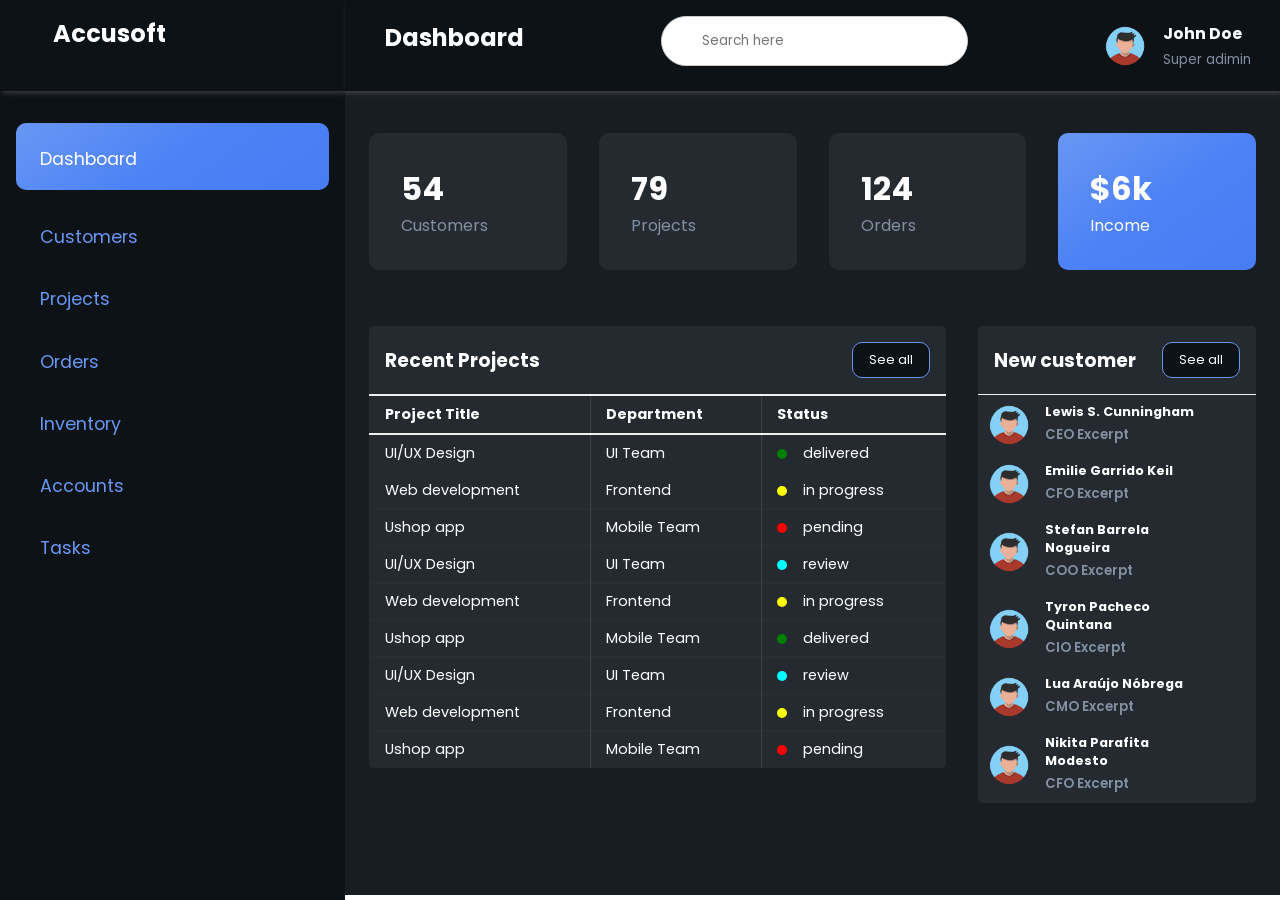
==== index.html @ 4e39b943 "Add files via upload" ====
<!DOCTYPE html>
<html lang="en">
<head>
    <meta charset="UTF-8">
    <meta name="viewport" content="width=device-width,initial-scale=1,maximum-scale=1">
    <meta http-equiv="X-UA-Compatible" content="IE=edge">
    <meta name="viewport" content="width=device-width, initial-scale=1.0">
    <title>Accusoft</title>

    <!-- Custom Icon Navegador link -->
    <link rel="icon" href="./docs/image/icon.png">
    <!-- Load from CDN Line Awesome ICONs -->
    <link rel="stylesheet" href="https://maxst.icons8.com/vue-static/landings/line-awesome/font-awesome-line-awesome/css/all.min.css">
    <link rel="stylesheet" href="https://maxst.icons8.com/vue-static/landings/line-awesome/line-awesome/1.3.0/css/line-awesome.min.css">
    <!-- Link from CSS -->
    <link rel="stylesheet" href="./docs/css/style.css">
</head>
<body>

    <input type="checkbox" id="nav-toggle"> 
    <div class="sidebar">
        <div class="sidebar-brand">
            <h2><span class="lab la-accusoft"></span> <span>Accusoft</span> </h2>
        </div>

        <div class="sidebar-menu">
            <ul>
                <li>
                    <a href="#" class="active"><span class="las la-igloo"></span>
                        <span>Dashboard</span></a>
                </li>
                <li>
                    <a href="#"><span class="las la-users"></span>
                        <span>Customers</span></a>
                </li>
                <li>
                    <a href="#"><span class="las la-clipboard-list"></span>
                        <span>Projects</span></a>
                </li>
                <li>
                    <a href="#"><span class="las la-shopping-bag"></span>
                        <span>Orders</span></a>
                </li>
                <li>
                    <a href="#"><span class="las la-receipt"></span>
                        <span>Inventory</span></a>
                </li>
                <li>
                    <a href="#"><span class="las la-user-circle"></span>
                        <span>Accounts</span></a>
                </li>
                <li>
                    <a href="#"><span class="las la-clipboard-list"></span>
                        <span>Tasks</span></a>
                </li>
            </ul>
        </div>
    </div>

    <div class="main-content">
        <header>  
                <h2>
                    <label for="nav-toggle">
                        <span class="las la-bars"></span>
                    </label>
                    Dashboard
                </h2>

                <div class="search-wrapper">
                    <span class="las la-search"></span>
                    <input type="search" placeholder="Search here" />
                </div>

                <div class="user-wrapper">
                    <img src="./docs/image/user.png" width="40px" height="40px" alt="">
                    <div class="user-info">
                        <h4>John Doe</h4>
                        <small>Super adimin</small>
                    </div>
                </div>
        </header>

        <main>

            <div class="cards">
                <div class="card-single">
                    <div>
                        <h1>54</h1>
                        <span>Customers</span>
                    </div>
                    <div>
                        <span class="las la-users"></span>
                    </div>
                </div>
                <div class="card-single">
                    <div>
                        <h1>79</h1>
                        <span>Projects</span>
                    </div>
                    <div>
                        <span class="las la-clipboard-list"></span>
                    </div>
                </div>
                <div class="card-single">
                    <div>
                        <h1>124</h1>
                        <span>Orders</span>
                    </div>
                    <div>
                        <span class="las la-shopping-bag"></span>
                    </div>
                </div>
                <div class="card-single">
                    <div>
                        <h1>$6k</h1>
                        <span>Income</span>
                    </div>
                    <div>
                        <span class="lab la-google-wallet"></span>
                    </div>
                </div>
            </div>

            <div class="recent-grid">
                <div class="projects">
                    <div class="card">
                        <div class="card-header">
                            <h3>Recent Projects</h3>
                            <button>See all <span class="las la-arrow-right">                               
                            </span></button>
                        </div>
                        <div class="card-body">
                            <div class="table-responsive">
                                <table width="100%">
                                    <thead>
                                        <tr>
                                            <td>Project Title</td>
                                            <td>Department</td>
                                            <td>Status</td>
                                        </tr>
                                    </thead>
                                    <tbody>
                                        <tr>
                                            <td>UI/UX Design</td>
                                            <td>UI Team</td>
                                            <td>
                                                <span class="status green"></span>
                                                delivered
                                            </td>
                                        </tr>
                                        <tr>
                                            <td>Web development</td>
                                            <td>Frontend</td>
                                            <td>
                                                <span class="status yellow"></span>
                                                in progress
                                            </td>
                                        </tr>
                                        <tr>
                                            <td>Ushop app</td>
                                            <td>Mobile Team</td>
                                            <td>
                                                <span class="status red"></span>
                                                pending
                                            </td>
                                        </tr>
                                        <tr>
                                            <td>UI/UX Design</td>
                                            <td>UI Team</td>
                                            <td>
                                                <span class="status cyan"></span>
                                                review
                                            </td>
                                        </tr>
                                        <tr>
                                            <td>Web development</td>
                                            <td>Frontend</td>
                                            <td>
                                                <span class="status yellow"></span>
                                                in progress
                                            </td>
                                        </tr>
                                        <tr>
                                            <td>Ushop app</td>
                                            <td>Mobile Team</td>
                                            <td>
                                                <span class="status green"></span>
                                                delivered
                                            </td>
                                        </tr>
                                        <tr>
                                            <td>UI/UX Design</td>
                                            <td>UI Team</td>
                                            <td>
                                                <span class="status cyan"></span>
                                                review
                                            </td>
                                        </tr>
                                        <tr>
                                            <td>Web development</td>
                                            <td>Frontend</td>
                                            <td>
                                                <span class="status yellow"></span>
                                                in progress
                                            </td>
                                        </tr>
                                        <tr>
                                            <td>Ushop app</td>
                                            <td>Mobile Team</td>
                                            <td>
                                                <span class="status red"></span>
                                                pending
                                            </td>
                                        </tr> 
                                    </tbody>
                                </table>
                            </div>
                        </div>
                    </div>
                </div>

                <div class="customers">
                    <div class="card">
                        <div class="card-header">
                            <h3>New customer</h3>
                            <button>See all <span class="las la-arrow-right">                               
                            </span></button>
                        </div>
                        <div class="card-body">
                            <div class="customer">
                                <div class="info">
                                    <img src="./docs/image/user.png" width="40px" height="40px" alt="">
                                    <div>
                                        <h4>Lewis S. Cunningham</h4>
                                        <small>CEO Excerpt</small>
                                    </div>
                                </div>
                                <div class="contact">
                                    <span class="las la-user-circle"></span>
                                    <span class="las la-comment"></span>
                                    <span class="las la-phone"></span>
                                </div>
                            </div>
                            <div class="customer">
                                <div class="info">
                                    <img src="./docs/image/user.png" width="40px" height="40px" alt="">
                                    <div>
                                        <h4>Emilie Garrido Keil</h4>
                                        <small>CFO Excerpt</small>
                                    </div>
                                </div>
                                <div class="contact">
                                    <span class="las la-user-circle"></span>
                                    <span class="las la-comment"></span>
                                    <span class="las la-phone"></span>
                                </div>
                            </div>
                            <div class="customer">
                                <div class="info">
                                    <img src="./docs/image/user.png" width="40px" height="40px" alt="">
                                    <div>
                                        <h4>Stefan Barrela Nogueira</h4>
                                        <small>COO Excerpt</small>
                                    </div>
                                </div>
                                <div class="contact">
                                    <span class="las la-user-circle"></span>
                                    <span class="las la-comment"></span>
                                    <span class="las la-phone"></span>
                                </div>
                            </div>
                            <div class="customer">
                                <div class="info">
                                    <img src="./docs/image/user.png" width="40px" height="40px" alt="">
                                    <div>
                                        <h4>Tyron Pacheco Quintana</h4>
                                        <small>CIO Excerpt</small>
                                    </div>
                                </div>
                                <div class="contact">
                                    <span class="las la-user-circle"></span>
                                    <span class="las la-comment"></span>
                                    <span class="las la-phone"></span>
                                </div>
                            </div>
                            <div class="customer">
                                <div class="info">
                                    <img src="./docs/image/user.png" width="40px" height="40px" alt="">
                                    <div>
                                        <h4>Lua Araújo Nóbrega</h4>
                                        <small>CMO Excerpt</small>
                                    </div>
                                </div>
                                <div class="contact">
                                    <span class="las la-user-circle"></span>
                                    <span class="las la-comment"></span>
                                    <span class="las la-phone"></span>
                                </div>
                            </div>
                            <div class="customer">
                                <div class="info">
                                    <img src="./docs/image/user.png" width="40px" height="40px" alt="">
                                    <div>
                                        <h4>Nikita Parafita Modesto</h4>
                                        <small>CFO Excerpt</small>
                                    </div>
                                </div>
                                <div class="contact">
                                    <span class="las la-user-circle"></span>
                                    <span class="las la-comment"></span>
                                    <span class="las la-phone"></span>
                                </div>
                            </div>
                        </div>
                    </div>
                </div>
            </div>
        </main>
    </div>
</body>
</html>
---- docs/css/style.css ----
@import url('https://fonts.googleapis.com/css2?family=Poppins:wght@300;400;500;600&display=swap');

:root {
    --main-color: #0d1216;
    --color-dark: #1D2231;
    --color-fundo: #181d23;
    --color-card: #252a30;
    --active-color: #fff;
    --border-color: #6897f3;
    --primary-text-color: #fff;
    --secundary-text-color: #8390A2;
}

* {
    padding: 0;
    margin: 0;
    box-sizing: border-box;
    list-style-type: none;
    text-decoration: none;
    font-family: 'Poppins', sans-serif;
}

.sidebar {
    width: 345px;
    position: fixed;
    left: 0;
    top: 0;
    height: 100%;
    background: var(--main-color);
    z-index: 100;
    transition: width 300ms;
}

.sidebar-brand {
    height: 91px;
    box-shadow: 2px 2px 5px rgba(255, 225, 255, 0.2);
    padding: 1rem 0rem 1rem 2rem;
    color: #fff;
}

.sidebar-brand span {
    display: inline-block;
    padding-right: 1rem;
}

.sidebar-menu {
    margin-top: 1rem;
    padding: 1rem;
}

.sidebar-menu li {
    width: 100%;
    margin-bottom: 1.7rem;
    /* padding-left: 1rem; */
}

.sidebar-menu a {
    padding-left: .5rem;
    display: block;
    color:var(--border-color);
    font-size: 1.1rem;
}

.sidebar-menu a.active {
    background: linear-gradient(145deg, #6897f3, #4d82f6, #487cf4);
    padding-top: 1rem;
    padding-bottom: 1rem;
    color: var(--active-color);
    border-radius: 10px 10px 10px 10px;
}

.sidebar-menu a span:first-child {
    font-size: 1.5rem;
    padding-right: 1rem;
}

#nav-toggle:checked +  .sidebar {
    width: 70px;
}

#nav-toggle:checked +  .sidebar .sidebar-brand,
#nav-toggle:checked +  .sidebar li {
    padding-left: 1rem;
    text-align: center;
}

#nav-toggle:checked +  .sidebar li {
    padding-left: 0rem;
}

#nav-toggle:checked +  .sidebar .sidebar-brand h2  span:last-child,
#nav-toggle:checked +  .sidebar li a span:last-child {
    display: none;
}

#nav-toggle:checked ~ .main-content {
    margin-left: 70px;
}

#nav-toggle:checked ~ .main-content header {
    width: calc(100% - 70px);
    left: 70px;
}

.main-content {
    transition: margin-left 300ms;
    margin-left: 345px;
}

header {
    background: var(--main-color);
    display: flex;
    justify-content: space-between;
    padding: 1rem 1.5rem;
    box-shadow: 2px 2px 5px rgba(255, 225, 255, 0.2);
    position: fixed;
    left: 345px;
    width: calc(100% - 345px);
    top: 0;
    z-index: 100;
    transition: width 300ms;
}

#nav-toggle {
    display: none;
    
}

header h2 {
    color: #fff;
}

header label span {
    font-size: 1.7rem;
    padding-right: 1rem;
}

.search-wrapper {
    border: 1px solid #ccc;
    border-radius: 30px;
    height: 50px;
    display: flex;
    background: #fff;
    align-items: center;
    overflow-x: hidden;
}

.search-wrapper span {
    display: inline-block;
    padding: 0rem 1rem;
    font-size: 1.5rem;
}

.search-wrapper input {
    height: 100%;
    padding: .5rem;
    border: none;
    outline: none;
}

.user-wrapper {
    display: flex;
    align-items: center;
    color: var(--primary-text-color);
}

.user-wrapper h4 {
    margin-top: 5px;
    margin-left: 5px;
}

.user-wrapper img {
    border-radius: 50%;
    margin-right: .8rem;
}

.user-wrapper small {
    display: inline-block;
    margin-bottom: 5px;
    padding: 0px 5px 0px 5px ;
    color: var(--secundary-text-color);
}

main {
    margin-top: 85px;
    padding: 2rem 1.5rem;
    background: var(--color-fundo);
    min-height: calc(100vh - 90px);
}

.cards {
    display: grid;
    grid-template-columns: repeat(4, 1fr);
    grid-gap: 2rem;
    margin-top: 1rem;
}

.card-single {
    display: flex;
    justify-content: space-between;
    background: var(--color-card);
    color: #fff;
    padding: 2rem;
    border-radius: 10px;
}

.card-single div:last-child span {
    color: var(--border-color);
    font-size: 3rem;
}

.card-single div:first-child span {
    color: var(--secundary-text-color);
}

.card-single:last-child {
    background: linear-gradient(145deg, #6897f3, #4d82f6, #487cf4);
}

.card-single:last-child h1,
.card-single:last-child div:first-child span,
.card-single:last-child div:last-child span {
    color: #fff;
}

.recent-grid {
    margin-top: 3.5rem;
    display: grid;
    grid-gap: 2rem;
    grid-template-columns: 65% auto;
}

.card {
    background: var(--color-card);
    border-radius: 5px;
}

.card-header {
    padding: 1rem;
}

.card-header {
    color: #fff;
    display: flex;
    justify-content: space-between;
    align-items: center;
    border-bottom: 1px solid #f0f0f0;
}

.card-header button {
    background: var(--main-color);
    border-radius: 10px;
    color: #fff;
    font-size: .8rem;
    padding: .5rem 1rem;
    border: 1px solid var(--border-color);
}

table {
    border-collapse: collapse;
}

thead tr {
    border-top: 1px solid #f0f0f0;
    border-bottom: 2px solid #f0f0f0;
}

thead td {
    font-weight: 700;
}

td {
    padding: .5rem 1rem;
    font-size: .9rem;
    color: var(--primary-text-color);
    box-shadow: 1px 0px 1px rgba(225, 255, 253, 0.103);
}

td .status {
    display: inline-block;
    height: 10px;
    width: 10px;
    border-radius: 50%;
    margin-right: 1rem;
}

tr td:last-child {
    display: flex;
    align-items: center;
}

.status.cyan {
    background: cyan;
}

.status.yellow {
    background: yellow;
}

.status.red {
    background: red;
}

.status.green {
    background: green;
}

.table-responsive {
    width: 100%;
    overflow-x: auto;
}

.customer {
    display: flex;
    justify-content: space-between;
    align-items: center;
    padding: .5rem .7rem;
}

.info {
    display: flex;
    align-items: center;
}

.info img {
    border-radius: 50%;
    margin-right: 1rem;
}

.info h4 {
    font-size: .8rem;
    font-weight: 700;
    color: #fff;
}

.info small {
    font-weight: 600;
    color: var(--secundary-text-color);
}

.contact span {
    font-size: 1.2rem;
    display: inline-block;
    margin-left: .5rem;
    color: var(--border-color);
}

@media only screen and (max-width: 1200px) {
    .sidebar {
        width: 70px;
    }
    
    .sidebar .sidebar-brand,
    .sidebar li {
        padding-left: 1rem;
        text-align: center;
    }
    
    .sidebar li {
        padding-left: 0rem;
    }
    
    .sidebar .sidebar-brand h2  span:last-child,
    .sidebar li a span:last-child {
        display: none;
    }
    
    .main-content {
        margin-left: 70px;
    }
    
    .main-content header {
        width: calc(100% - 70px);
        left: 70px;
    }
}

@media only screen and (max-width: 960px) {
    .cards {
        grid-template-columns: repeat(3, 1fr);
    }

    .recent-grid {
        grid-template-columns: 60% 40%;
    }
}

@media only screen and (max-width: 768px) {
    .cards {
        grid-template-columns: repeat(2, 1fr);
    }

    .recent-grid {
        grid-template-columns: 100%;
    }

    .search-wrapper {
        display: none;
    }

    .sidebar {
        left: -100% !important;
    }
    header h2 {
        display: flex;
        align-items: center;
    }


    header h2 label {
        display: inline-block;
        background: var(--border-color);
        padding-right: 0rem;
        margin-right: 1rem;
        height: 40px;
        width: 40px;
        border-radius: 10px 10px 10px;
        color: #fff;
        display: flex;
        align-items: center;
        justify-content: center !important;
    }

    header h2 span {
        text-align: center;
        padding-right: 0rem;
    }

    header h2 {
        font-size: 1.1rem;
    }

    .main-content {
        width: 100%;
        margin-left: 0rem;
    }
    
    header {
        width: 100% !important;
        left: 0 !important;
    }

    #nav-toggle:checked + .sidebar {
        left: 0 !important;
        z-index: 100;
        width: 345px;
    }

    #nav-toggle:checked + .sidebar .sidebar-brand,
    #nav-toggle:checked + .sidebar li {
        padding-left: 2rem;
        text-align: left;
    }
    
    #nav-toggle:checked .sidebar li a {
        padding-left: 1rem;
    }
    
    #nav-toggle:checked .sidebar .sidebar-brand h2  span:last-child,
    #nav-toggle:checked .sidebar li a span:last-child {
        display: inline;
    }

    #nav-toggle:checked ~.main-content {
        margin-left: 0rem !important;
    }
}

@media only screen and (max-width: 560px) {
    .cards {
        grid-template-columns: 100%;
    }
}
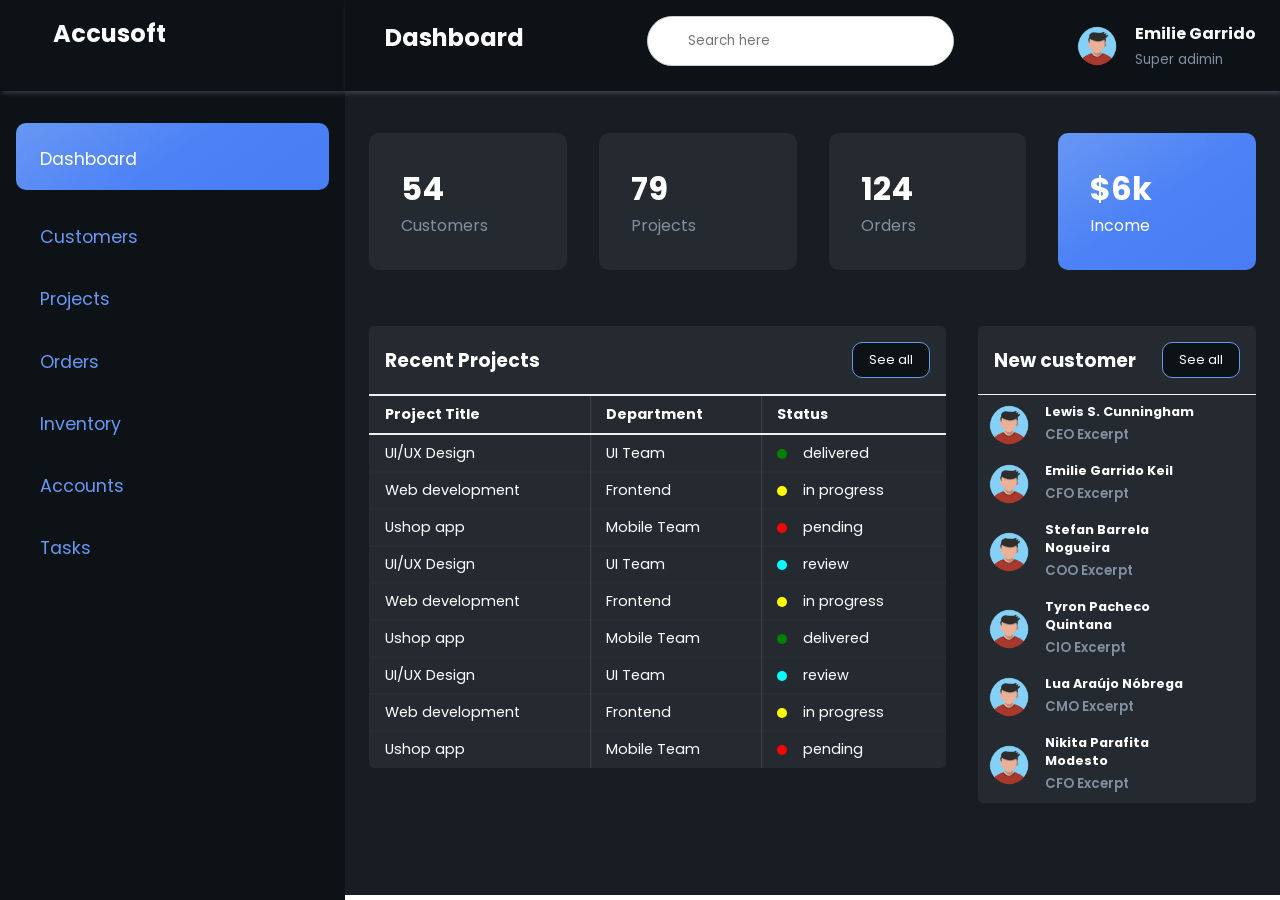
==== commit 49a699d5: "Update index.html" ====
--- a/index.html
+++ b/index.html
@@ -74,7 +74,7 @@
                 <div class="user-wrapper">
                     <img src="./docs/image/user.png" width="40px" height="40px" alt="">
                     <div class="user-info">
-                        <h4>John Doe</h4>
+                        <h4>Emilie Garrido</h4>
                         <small>Super adimin</small>
                     </div>
                 </div>
